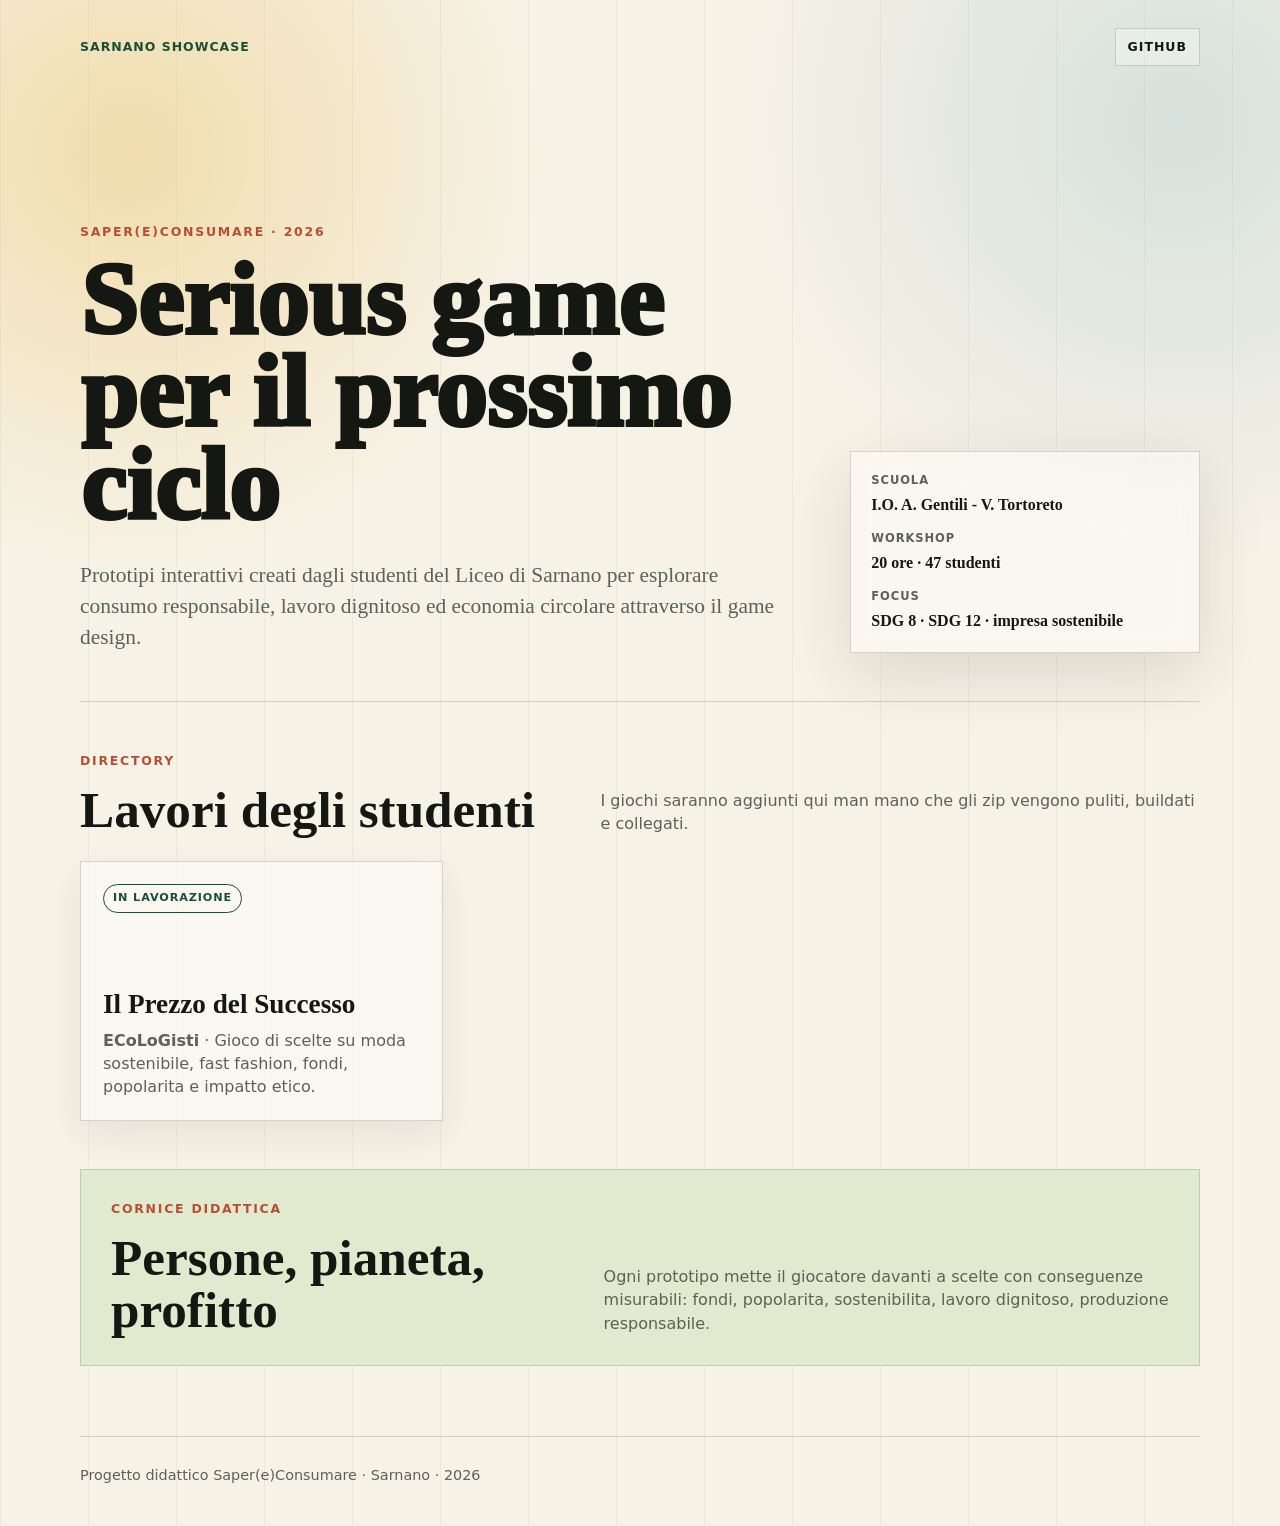
==== index.html @ d5b8363a "Initial Sarnano showcase landing" ====
<!doctype html>
<html lang="it">
<head>
  <meta charset="utf-8">
  <meta name="viewport" content="width=device-width, initial-scale=1">
  <meta name="description" content="Showcase pubblico dei serious game realizzati dagli studenti di Sarnano per Saper(e)Consumare 2026.">
  <title>Sarnano Serious Game Showcase 2026</title>
  <link rel="stylesheet" href="./styles.css">
</head>
<body>
  <header class="hero">
    <nav class="nav" aria-label="Navigazione principale">
      <a class="brand" href="./">Sarnano Showcase</a>
      <a class="repo-link" href="https://github.com/AndreaPT1/sarnano-serious-game-showcase-2026">GitHub</a>
    </nav>

    <section class="hero-grid">
      <div>
        <p class="kicker">Saper(e)Consumare · 2026</p>
        <h1>Serious game per il prossimo ciclo</h1>
        <p class="lead">Prototipi interattivi creati dagli studenti del Liceo di Sarnano per esplorare consumo responsabile, lavoro dignitoso ed economia circolare attraverso il game design.</p>
      </div>

      <aside class="panel" aria-label="Dati del workshop">
        <dl>
          <div>
            <dt>Scuola</dt>
            <dd>I.O. A. Gentili - V. Tortoreto</dd>
          </div>
          <div>
            <dt>Workshop</dt>
            <dd>20 ore · 47 studenti</dd>
          </div>
          <div>
            <dt>Focus</dt>
            <dd>SDG 8 · SDG 12 · impresa sostenibile</dd>
          </div>
        </dl>
      </aside>
    </section>
  </header>

  <main>
    <section class="section-head">
      <div>
        <p class="eyebrow">Directory</p>
        <h2>Lavori degli studenti</h2>
      </div>
      <p>I giochi saranno aggiunti qui man mano che gli zip vengono puliti, buildati e collegati.</p>
    </section>

    <section class="cards" id="student-projects" aria-label="Lavori studenti"></section>

    <section class="method">
      <div>
        <p class="eyebrow">Cornice didattica</p>
        <h2>Persone, pianeta, profitto</h2>
      </div>
      <p>Ogni prototipo mette il giocatore davanti a scelte con conseguenze misurabili: fondi, popolarita, sostenibilita, lavoro dignitoso, produzione responsabile.</p>
    </section>
  </main>

  <footer>
    <span>Progetto didattico Saper(e)Consumare · Sarnano · 2026</span>
  </footer>

  <script src="./script.js"></script>
</body>
</html>
---- styles.css ----
:root {
  --ink: #151713;
  --muted: #5c6256;
  --paper: #f7f2e6;
  --field: #e1e9cf;
  --leaf: #184f35;
  --sun: #e6b642;
  --brick: #b74f35;
  --water: #76aec1;
  --line: rgba(21, 23, 19, 0.16);
  --shadow: 0 22px 60px rgba(34, 43, 29, 0.13);
}

* {
  box-sizing: border-box;
}

html {
  color: var(--ink);
  background: var(--paper);
  font-family: ui-serif, Georgia, Cambria, "Times New Roman", serif;
  line-height: 1.45;
}

body {
  margin: 0;
  min-height: 100vh;
  background:
    radial-gradient(circle at 10% 10%, rgba(230, 182, 66, 0.35), transparent 26rem),
    radial-gradient(circle at 92% 8%, rgba(118, 174, 193, 0.25), transparent 28rem),
    repeating-linear-gradient(90deg, rgba(24, 79, 53, 0.05) 0 1px, transparent 1px 88px),
    var(--paper);
}

a {
  color: inherit;
}

.hero,
main,
footer {
  width: min(1120px, calc(100% - 32px));
  margin: 0 auto;
}

.hero {
  min-height: 78vh;
  display: grid;
  align-content: space-between;
  padding: 28px 0 48px;
  border-bottom: 1px solid var(--line);
}

.nav {
  display: flex;
  align-items: center;
  justify-content: space-between;
  gap: 18px;
  font-family: ui-sans-serif, system-ui, -apple-system, BlinkMacSystemFont, "Segoe UI", sans-serif;
  font-size: 0.78rem;
  letter-spacing: 0.08em;
  text-transform: uppercase;
  font-weight: 800;
}

.brand {
  text-decoration: none;
  color: var(--leaf);
}

.repo-link {
  text-decoration: none;
  border: 1px solid var(--line);
  padding: 9px 12px;
  background: rgba(255, 255, 255, 0.32);
}

.hero-grid {
  display: grid;
  grid-template-columns: minmax(0, 1.08fr) minmax(270px, 0.52fr);
  gap: 44px;
  align-items: end;
  padding-top: 74px;
}

.kicker,
.eyebrow {
  margin: 0 0 14px;
  font-family: ui-sans-serif, system-ui, -apple-system, BlinkMacSystemFont, "Segoe UI", sans-serif;
  font-size: 0.78rem;
  letter-spacing: 0.14em;
  text-transform: uppercase;
  color: var(--brick);
  font-weight: 900;
}

h1,
h2,
h3 {
  margin: 0;
  letter-spacing: 0;
}

h1 {
  max-width: 900px;
  font-size: clamp(3rem, 8vw, 7rem);
  line-height: 0.9;
  font-weight: 950;
}

h2 {
  font-size: clamp(2rem, 4vw, 3.3rem);
  line-height: 1;
}

.lead {
  max-width: 700px;
  margin: 28px 0 0;
  color: var(--muted);
  font-size: clamp(1.08rem, 2vw, 1.34rem);
}

.panel {
  padding: 20px;
  border: 1px solid var(--line);
  background: rgba(255, 255, 255, 0.42);
  box-shadow: var(--shadow);
  backdrop-filter: blur(12px);
}

dl {
  margin: 0;
  display: grid;
  gap: 14px;
}

dt {
  margin-bottom: 4px;
  color: var(--muted);
  font-family: ui-sans-serif, system-ui, -apple-system, BlinkMacSystemFont, "Segoe UI", sans-serif;
  font-size: 0.72rem;
  letter-spacing: 0.08em;
  text-transform: uppercase;
  font-weight: 900;
}

dd {
  margin: 0;
  font-weight: 800;
}

main {
  padding: 50px 0 70px;
}

.section-head,
.method {
  display: grid;
  grid-template-columns: 0.9fr 1.1fr;
  gap: 30px;
  align-items: end;
}

.section-head > p,
.method > p {
  margin: 0;
  color: var(--muted);
  font-family: ui-sans-serif, system-ui, -apple-system, BlinkMacSystemFont, "Segoe UI", sans-serif;
  font-size: 1rem;
}

.cards {
  display: grid;
  grid-template-columns: repeat(3, minmax(0, 1fr));
  gap: 16px;
  margin: 26px 0 48px;
}

.card {
  min-height: 260px;
  display: grid;
  align-content: space-between;
  gap: 28px;
  padding: 22px;
  border: 1px solid var(--line);
  background: rgba(255, 255, 255, 0.45);
  box-shadow: 0 14px 34px rgba(34, 43, 29, 0.08);
  text-decoration: none;
}

.card[href]:hover {
  transform: translateY(-4px);
  background: rgba(255, 255, 255, 0.72);
  box-shadow: 0 24px 52px rgba(34, 43, 29, 0.14);
}

.tag {
  width: fit-content;
  padding: 5px 9px;
  border: 1px solid currentColor;
  border-radius: 999px;
  color: var(--leaf);
  font-family: ui-sans-serif, system-ui, -apple-system, BlinkMacSystemFont, "Segoe UI", sans-serif;
  font-size: 0.7rem;
  letter-spacing: 0.08em;
  text-transform: uppercase;
  font-weight: 900;
}

.card h3 {
  margin-bottom: 10px;
  font-size: 1.7rem;
  line-height: 1.02;
}

.card p {
  margin: 0;
  color: var(--muted);
  font-family: ui-sans-serif, system-ui, -apple-system, BlinkMacSystemFont, "Segoe UI", sans-serif;
}

.method {
  margin-top: 20px;
  padding: 30px;
  background: var(--field);
  border: 1px solid rgba(24, 79, 53, 0.18);
}

footer {
  padding: 28px 0 40px;
  border-top: 1px solid var(--line);
  color: var(--muted);
  font-family: ui-sans-serif, system-ui, -apple-system, BlinkMacSystemFont, "Segoe UI", sans-serif;
  font-size: 0.9rem;
}

@media (max-width: 820px) {
  .hero {
    min-height: auto;
  }

  .hero-grid,
  .section-head,
  .method {
    grid-template-columns: 1fr;
  }

  .cards {
    grid-template-columns: 1fr;
  }
}
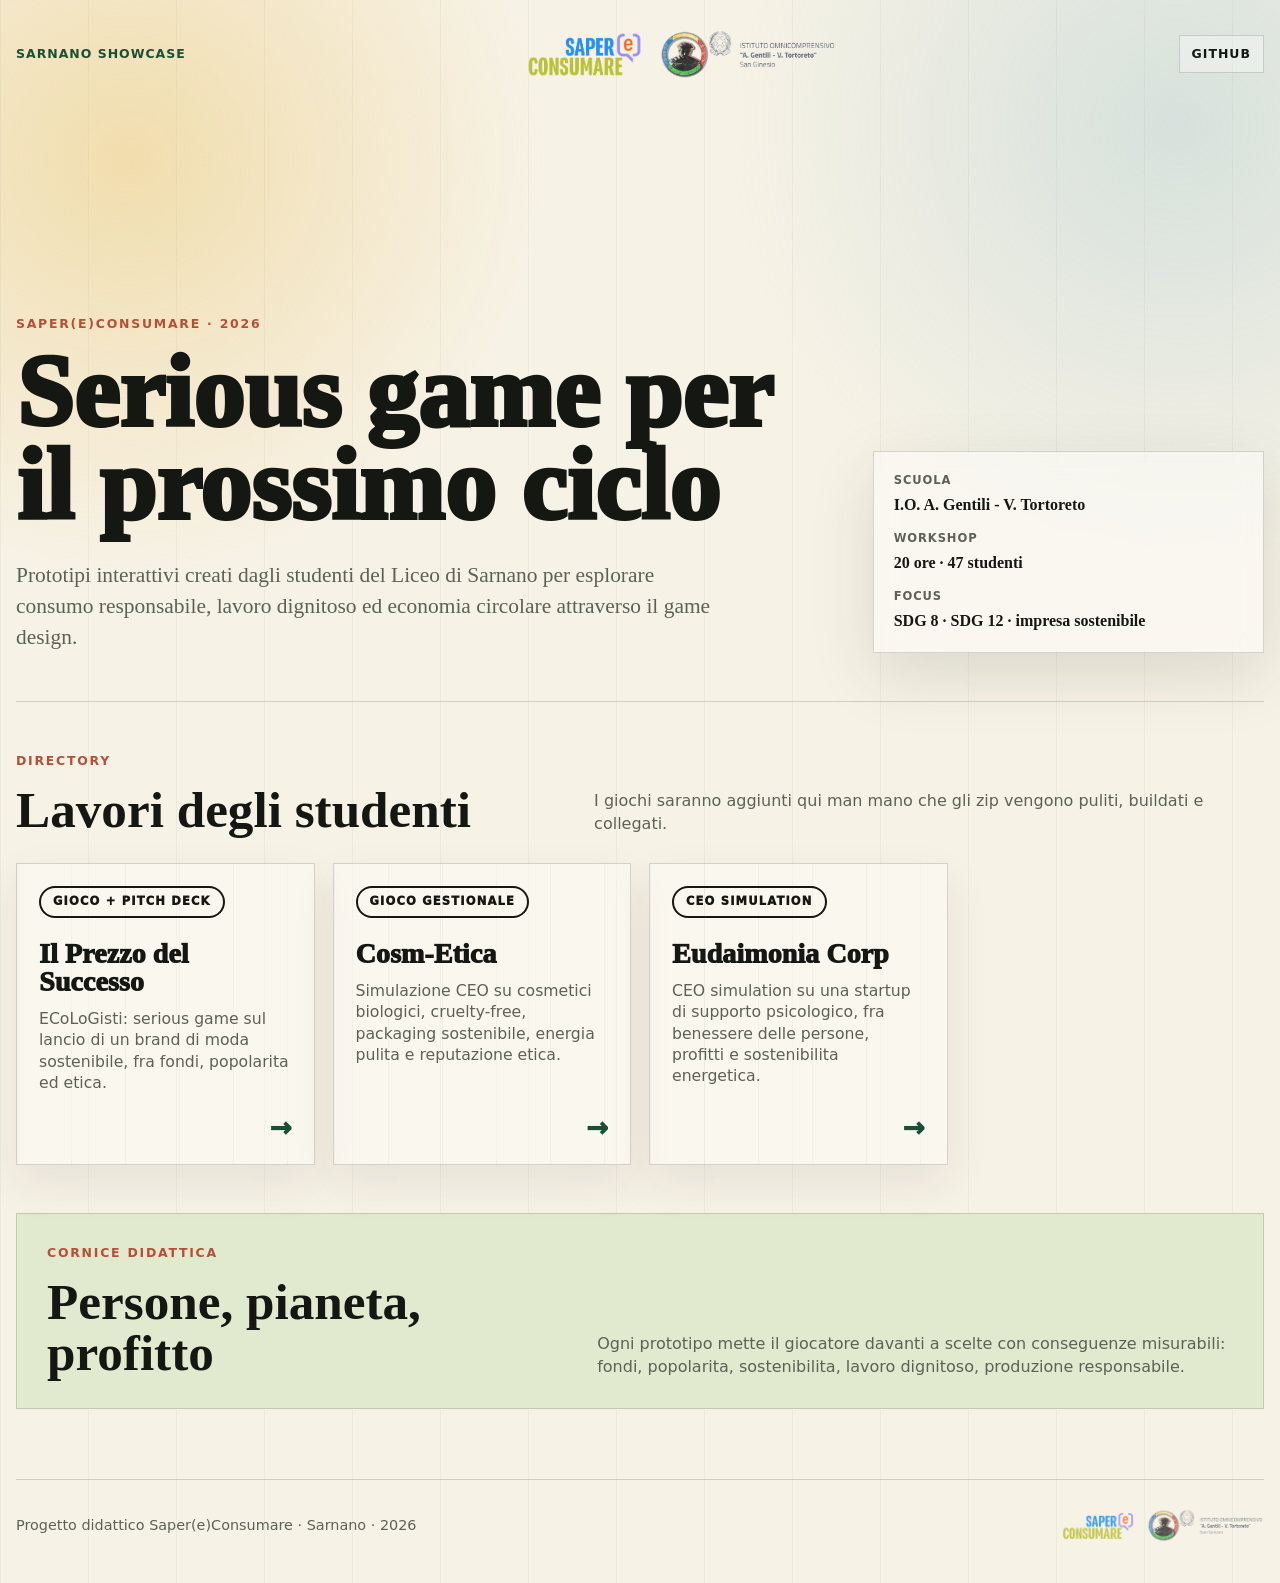
==== commit bbf1c40b: "Move partner logos to nav and footer" ====
--- a/index.html
+++ b/index.html
@@ -11,6 +11,10 @@
   <header class="hero">
     <nav class="nav" aria-label="Navigazione principale">
       <a class="brand" href="./">Sarnano Showcase</a>
+      <div class="nav-logos" aria-label="Loghi progetto e istituto">
+        <img src="./assets/logo-sapere-consumare.png" alt="Saper(e)Consumare">
+        <img src="./assets/logo-istituto-gentili-tortoreto.png" alt="Istituto Omnicomprensivo A. Gentili - V. Tortoreto San Ginesio">
+      </div>
       <a class="repo-link" href="https://github.com/AndreaPT1/sarnano-serious-game-showcase-2026">GitHub</a>
     </nav>
 
@@ -61,10 +65,15 @@
   </main>
 
   <footer>
-    <span>Progetto didattico Saper(e)Consumare · Sarnano · 2026</span>
+    <div class="footer-inner">
+      <span>Progetto didattico Saper(e)Consumare · Sarnano · 2026</span>
+      <div class="footer-logos" aria-label="Loghi progetto e istituto">
+        <img src="./assets/logo-sapere-consumare.png" alt="Saper(e)Consumare">
+        <img src="./assets/logo-istituto-gentili-tortoreto.png" alt="Istituto Omnicomprensivo A. Gentili - V. Tortoreto San Ginesio">
+      </div>
+    </div>
   </footer>
 
   <script src="./script.js"></script>
 </body>
 </html>
-
--- a/styles.css
+++ b/styles.css
@@ -39,7 +39,7 @@
 .hero,
 main,
 footer {
-  width: min(1120px, calc(100% - 32px));
+  width: min(1360px, calc(100% - 32px));
   margin: 0 auto;
 }
 
@@ -52,9 +52,9 @@
 }
 
 .nav {
-  display: flex;
+  display: grid;
+  grid-template-columns: auto minmax(0, 1fr) auto;
   align-items: center;
-  justify-content: space-between;
   gap: 18px;
   font-family: ui-sans-serif, system-ui, -apple-system, BlinkMacSystemFont, "Segoe UI", sans-serif;
   font-size: 0.78rem;
@@ -66,6 +66,34 @@
 .brand {
   text-decoration: none;
   color: var(--leaf);
+}
+
+.nav-logos,
+.footer-logos {
+  display: flex;
+  align-items: center;
+  justify-content: center;
+  min-width: 0;
+}
+
+.nav-logos {
+  gap: 16px;
+  opacity: 0.86;
+}
+
+.nav-logos img,
+.footer-logos img {
+  display: block;
+  height: auto;
+  object-fit: contain;
+}
+
+.nav-logos img:first-child {
+  width: clamp(78px, 9vw, 116px);
+}
+
+.nav-logos img:last-child {
+  width: clamp(118px, 14vw, 184px);
 }
 
 .repo-link {
@@ -171,52 +199,72 @@
 
 .cards {
   display: grid;
-  grid-template-columns: repeat(3, minmax(0, 1fr));
-  gap: 16px;
-  margin: 26px 0 48px;
+  grid-template-columns: repeat(4, minmax(0, 1fr));
+  gap: 18px;
+  margin: 28px 0 48px;
 }
 
 .card {
-  min-height: 260px;
-  display: grid;
-  align-content: space-between;
-  gap: 28px;
+  min-height: 270px;
+  display: grid;
+  grid-template-rows: auto 1fr auto;
+  gap: 22px;
   padding: 22px;
   border: 1px solid var(--line);
-  background: rgba(255, 255, 255, 0.45);
-  box-shadow: 0 14px 34px rgba(34, 43, 29, 0.08);
+  background:
+    linear-gradient(90deg, rgba(24, 79, 53, 0.035) 1px, transparent 1px) 0 0 / 54px 100%,
+    rgba(255, 255, 255, 0.34);
+  box-shadow: 0 18px 42px rgba(34, 43, 29, 0.08);
   text-decoration: none;
+  transition: transform 180ms ease, background 180ms ease, box-shadow 180ms ease;
 }
 
 .card[href]:hover {
   transform: translateY(-4px);
-  background: rgba(255, 255, 255, 0.72);
+  background:
+    linear-gradient(90deg, rgba(24, 79, 53, 0.05) 1px, transparent 1px) 0 0 / 54px 100%,
+    rgba(255, 255, 255, 0.62);
   box-shadow: 0 24px 52px rgba(34, 43, 29, 0.14);
 }
 
 .tag {
   width: fit-content;
-  padding: 5px 9px;
-  border: 1px solid currentColor;
+  max-width: 100%;
+  padding: 8px 12px;
+  border: 2px solid currentColor;
   border-radius: 999px;
+  color: var(--ink);
+  font-family: ui-sans-serif, system-ui, -apple-system, BlinkMacSystemFont, "Segoe UI", sans-serif;
+  font-size: 0.72rem;
+  line-height: 1;
+  letter-spacing: 0.1em;
+  text-transform: uppercase;
+  font-weight: 950;
+}
+
+.card h3 {
+  margin-bottom: 12px;
+  font-size: clamp(1.55rem, 2.2vw, 2rem);
+  line-height: 1;
+  font-weight: 950;
+}
+
+.card p {
+  margin: 0;
+  color: var(--muted);
+  font-family: ui-sans-serif, system-ui, -apple-system, BlinkMacSystemFont, "Segoe UI", sans-serif;
+  font-size: 0.98rem;
+  line-height: 1.36;
+}
+
+.arrow {
+  justify-self: end;
+  align-self: end;
   color: var(--leaf);
   font-family: ui-sans-serif, system-ui, -apple-system, BlinkMacSystemFont, "Segoe UI", sans-serif;
-  font-size: 0.7rem;
-  letter-spacing: 0.08em;
-  text-transform: uppercase;
-  font-weight: 900;
-}
-
-.card h3 {
-  margin-bottom: 10px;
-  font-size: 1.7rem;
-  line-height: 1.02;
-}
-
-.card p {
-  margin: 0;
-  color: var(--muted);
-  font-family: ui-sans-serif, system-ui, -apple-system, BlinkMacSystemFont, "Segoe UI", sans-serif;
+  font-size: 1.65rem;
+  font-weight: 950;
+  line-height: 1;
 }
 
 .method {
@@ -234,9 +282,54 @@
   font-size: 0.9rem;
 }
 
+.footer-inner {
+  display: flex;
+  align-items: center;
+  justify-content: space-between;
+  gap: 18px;
+}
+
+.footer-logos {
+  gap: 12px;
+  opacity: 0.72;
+}
+
+.footer-logos img:first-child {
+  width: 72px;
+}
+
+.footer-logos img:last-child {
+  width: 118px;
+}
+
+@media (max-width: 1120px) {
+  .cards {
+    grid-template-columns: repeat(2, minmax(0, 1fr));
+  }
+}
+
 @media (max-width: 820px) {
   .hero {
     min-height: auto;
+  }
+
+  .nav {
+    grid-template-columns: 1fr auto;
+  }
+
+  .nav-logos {
+    grid-column: 1 / -1;
+    justify-content: flex-start;
+    gap: 12px;
+    order: 3;
+  }
+
+  .nav-logos img:first-child {
+    width: 82px;
+  }
+
+  .nav-logos img:last-child {
+    width: 138px;
   }
 
   .hero-grid,
@@ -248,5 +341,28 @@
   .cards {
     grid-template-columns: 1fr;
   }
-}
-
+
+  .card {
+    min-height: 230px;
+  }
+
+  .footer-inner {
+    align-items: flex-start;
+    flex-direction: column;
+  }
+}
+
+@media (max-width: 620px) {
+  h1 {
+    font-size: clamp(2.55rem, 12vw, 3rem);
+    line-height: 0.94;
+  }
+
+  .nav-logos img:first-child {
+    width: 76px;
+  }
+
+  .nav-logos img:last-child {
+    width: 124px;
+  }
+}
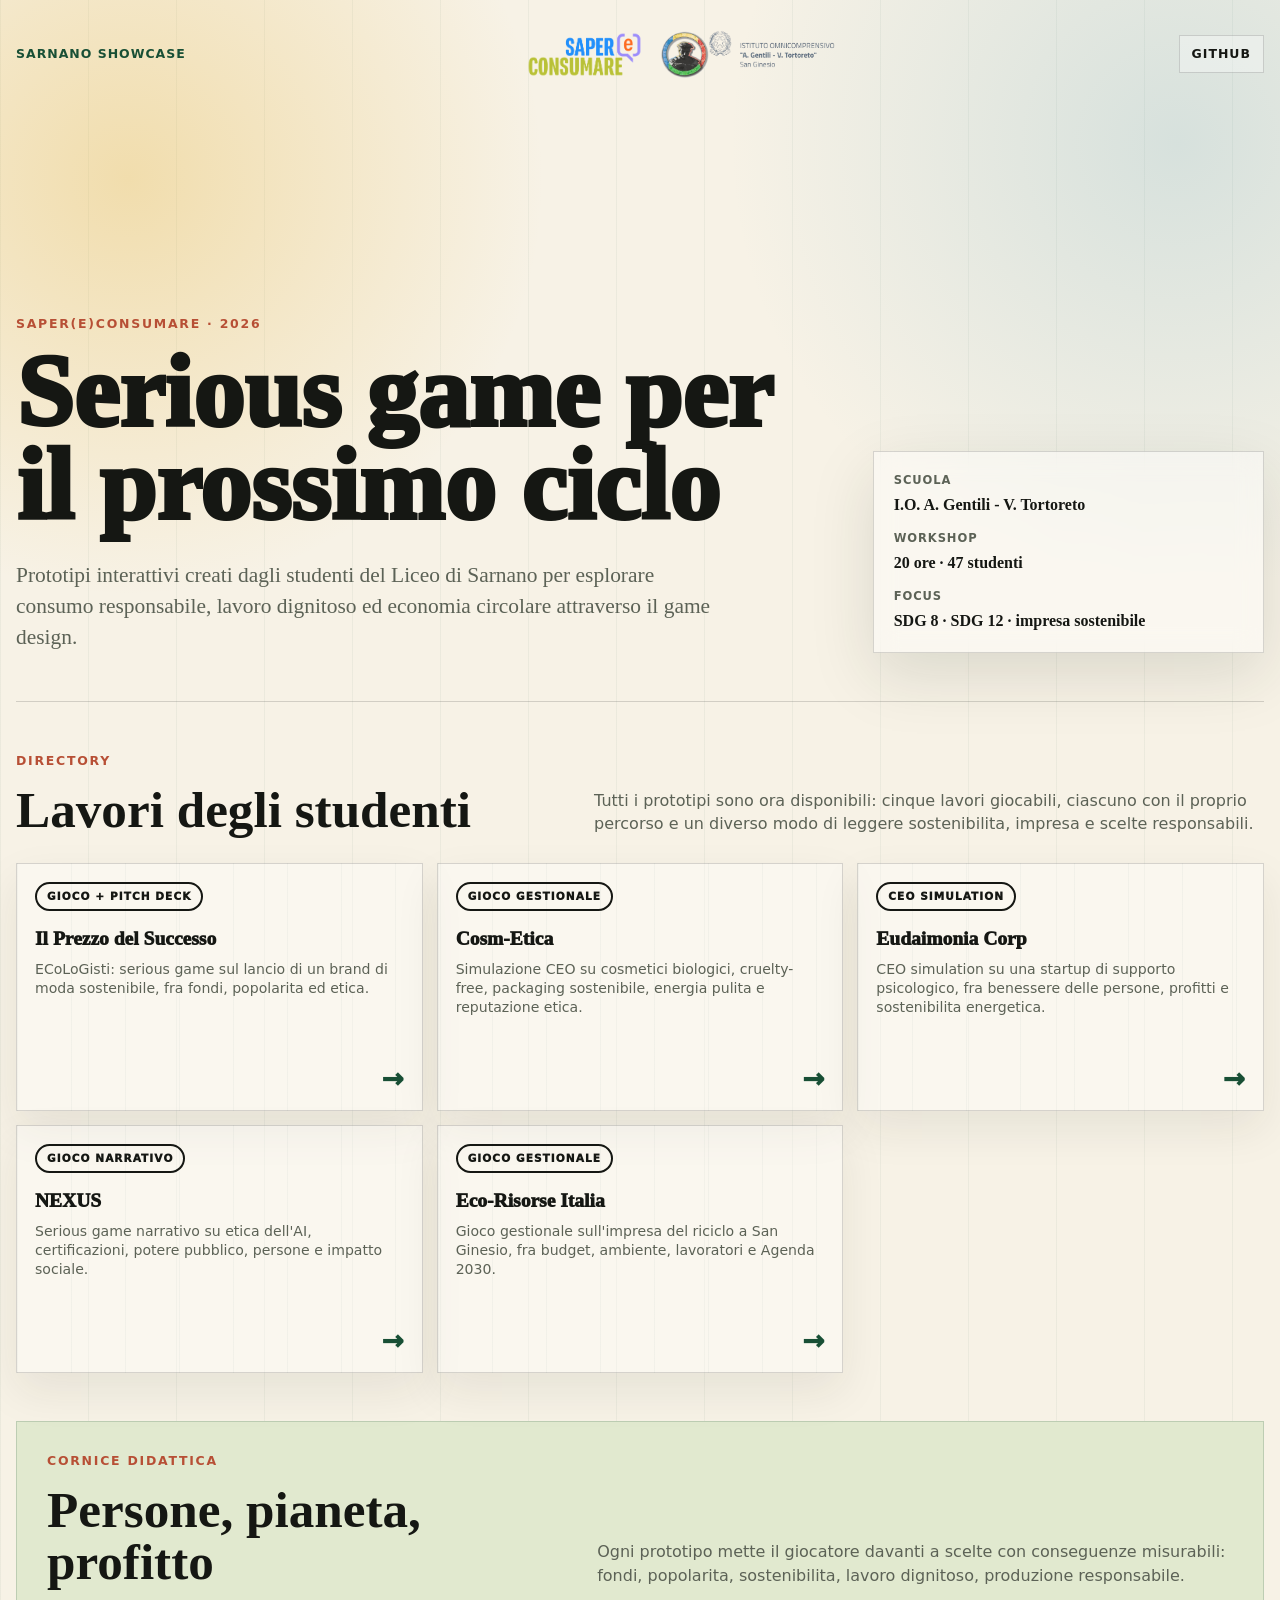
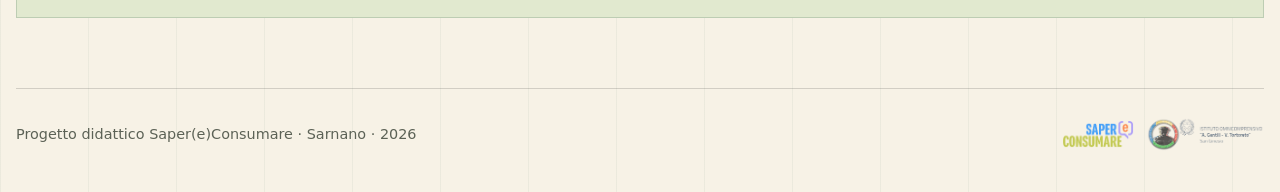
==== commit 0723448e: "Update showcase completion copy" ====
--- a/index.html
+++ b/index.html
@@ -50,7 +50,7 @@
         <p class="eyebrow">Directory</p>
         <h2>Lavori degli studenti</h2>
       </div>
-      <p>I giochi saranno aggiunti qui man mano che gli zip vengono puliti, buildati e collegati.</p>
+      <p>Tutti i prototipi sono ora disponibili: cinque lavori giocabili, ciascuno con il proprio percorso e un diverso modo di leggere sostenibilita, impresa e scelte responsabili.</p>
     </section>
 
     <section class="cards" id="student-projects" aria-label="Lavori studenti"></section>
--- a/styles.css
+++ b/styles.css
@@ -39,7 +39,7 @@
 .hero,
 main,
 footer {
-  width: min(1360px, calc(100% - 32px));
+  width: min(1560px, calc(100% - 32px));
   margin: 0 auto;
 }
 
@@ -199,17 +199,17 @@
 
 .cards {
   display: grid;
-  grid-template-columns: repeat(4, minmax(0, 1fr));
+  grid-template-columns: repeat(5, minmax(0, 1fr));
+  gap: 14px;
+  margin: 28px 0 48px;
+}
+
+.card {
+  min-height: 248px;
+  display: grid;
+  grid-template-rows: auto 1fr auto;
   gap: 18px;
-  margin: 28px 0 48px;
-}
-
-.card {
-  min-height: 270px;
-  display: grid;
-  grid-template-rows: auto 1fr auto;
-  gap: 22px;
-  padding: 22px;
+  padding: 18px;
   border: 1px solid var(--line);
   background:
     linear-gradient(90deg, rgba(24, 79, 53, 0.035) 1px, transparent 1px) 0 0 / 54px 100%,
@@ -230,12 +230,12 @@
 .tag {
   width: fit-content;
   max-width: 100%;
-  padding: 8px 12px;
+  padding: 7px 10px;
   border: 2px solid currentColor;
   border-radius: 999px;
   color: var(--ink);
   font-family: ui-sans-serif, system-ui, -apple-system, BlinkMacSystemFont, "Segoe UI", sans-serif;
-  font-size: 0.72rem;
+  font-size: 0.66rem;
   line-height: 1;
   letter-spacing: 0.1em;
   text-transform: uppercase;
@@ -244,7 +244,7 @@
 
 .card h3 {
   margin-bottom: 12px;
-  font-size: clamp(1.55rem, 2.2vw, 2rem);
+  font-size: clamp(1.22rem, 1.45vw, 1.68rem);
   line-height: 1;
   font-weight: 950;
 }
@@ -253,8 +253,8 @@
   margin: 0;
   color: var(--muted);
   font-family: ui-sans-serif, system-ui, -apple-system, BlinkMacSystemFont, "Segoe UI", sans-serif;
-  font-size: 0.98rem;
-  line-height: 1.36;
+  font-size: 0.88rem;
+  line-height: 1.34;
 }
 
 .arrow {
@@ -302,9 +302,9 @@
   width: 118px;
 }
 
-@media (max-width: 1120px) {
+@media (max-width: 1280px) {
   .cards {
-    grid-template-columns: repeat(2, minmax(0, 1fr));
+    grid-template-columns: repeat(3, minmax(0, 1fr));
   }
 }
 
@@ -339,7 +339,7 @@
   }
 
   .cards {
-    grid-template-columns: 1fr;
+    grid-template-columns: repeat(2, minmax(0, 1fr));
   }
 
   .card {
@@ -365,4 +365,8 @@
   .nav-logos img:last-child {
     width: 124px;
   }
-}
+
+  .cards {
+    grid-template-columns: 1fr;
+  }
+}
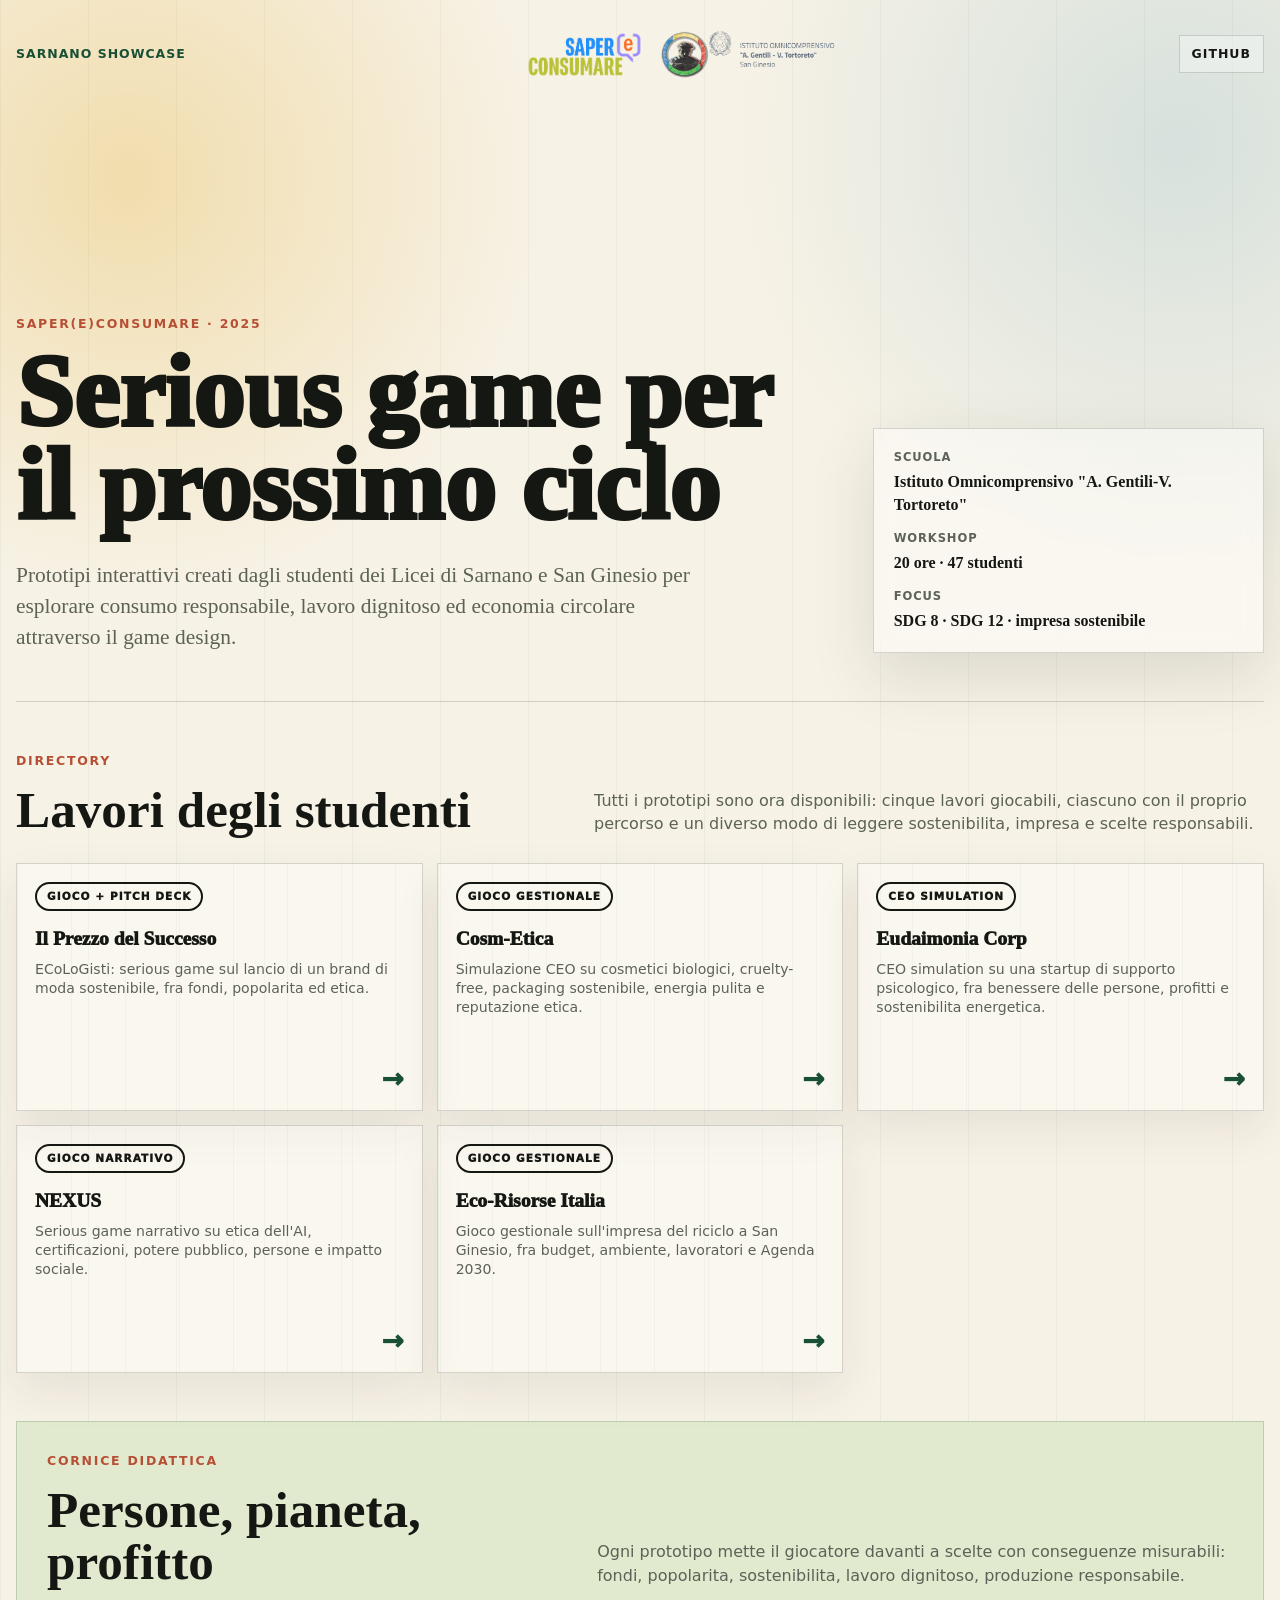
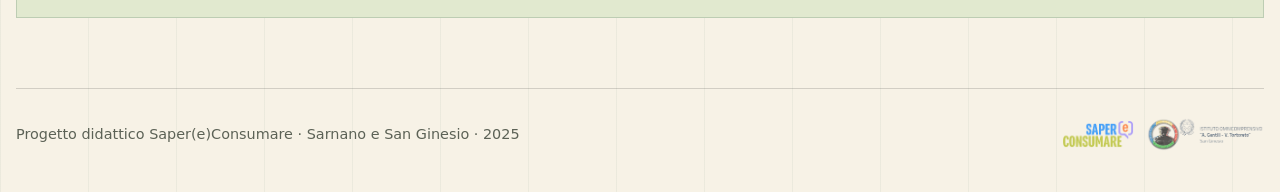
==== commit 667b4196: "Update stakeholder-requested landing copy" ====
--- a/index.html
+++ b/index.html
@@ -3,7 +3,7 @@
 <head>
   <meta charset="utf-8">
   <meta name="viewport" content="width=device-width, initial-scale=1">
-  <meta name="description" content="Showcase pubblico dei serious game realizzati dagli studenti di Sarnano per Saper(e)Consumare 2026.">
+  <meta name="description" content="Showcase pubblico dei serious game realizzati dagli studenti dei Licei di Sarnano e San Ginesio per Saper(e)Consumare 2025.">
   <title>Sarnano Serious Game Showcase 2026</title>
   <link rel="stylesheet" href="./styles.css">
 </head>
@@ -13,23 +13,23 @@
       <a class="brand" href="./">Sarnano Showcase</a>
       <div class="nav-logos" aria-label="Loghi progetto e istituto">
         <img src="./assets/logo-sapere-consumare.png" alt="Saper(e)Consumare">
-        <img src="./assets/logo-istituto-gentili-tortoreto.png" alt="Istituto Omnicomprensivo A. Gentili - V. Tortoreto San Ginesio">
+        <img src="./assets/logo-istituto-gentili-tortoreto.png" alt="Istituto Omnicomprensivo A. Gentili-V. Tortoreto">
       </div>
-      <a class="repo-link" href="https://github.com/AndreaPT1/sarnano-serious-game-showcase-2026">GitHub</a>
+      <a class="repo-link" href="https://github.com/a-gians/sarnano-serious-game-showcase-2026">GitHub</a>
     </nav>
 
     <section class="hero-grid">
       <div>
-        <p class="kicker">Saper(e)Consumare · 2026</p>
+        <p class="kicker">Saper(e)Consumare · 2025</p>
         <h1>Serious game per il prossimo ciclo</h1>
-        <p class="lead">Prototipi interattivi creati dagli studenti del Liceo di Sarnano per esplorare consumo responsabile, lavoro dignitoso ed economia circolare attraverso il game design.</p>
+        <p class="lead">Prototipi interattivi creati dagli studenti dei Licei di Sarnano e San Ginesio per esplorare consumo responsabile, lavoro dignitoso ed economia circolare attraverso il game design.</p>
       </div>
 
       <aside class="panel" aria-label="Dati del workshop">
         <dl>
           <div>
             <dt>Scuola</dt>
-            <dd>I.O. A. Gentili - V. Tortoreto</dd>
+            <dd>Istituto Omnicomprensivo "A. Gentili-V. Tortoreto"</dd>
           </div>
           <div>
             <dt>Workshop</dt>
@@ -66,10 +66,10 @@
 
   <footer>
     <div class="footer-inner">
-      <span>Progetto didattico Saper(e)Consumare · Sarnano · 2026</span>
+      <span>Progetto didattico Saper(e)Consumare · Sarnano e San Ginesio · 2025</span>
       <div class="footer-logos" aria-label="Loghi progetto e istituto">
         <img src="./assets/logo-sapere-consumare.png" alt="Saper(e)Consumare">
-        <img src="./assets/logo-istituto-gentili-tortoreto.png" alt="Istituto Omnicomprensivo A. Gentili - V. Tortoreto San Ginesio">
+        <img src="./assets/logo-istituto-gentili-tortoreto.png" alt="Istituto Omnicomprensivo A. Gentili-V. Tortoreto">
       </div>
     </div>
   </footer>
